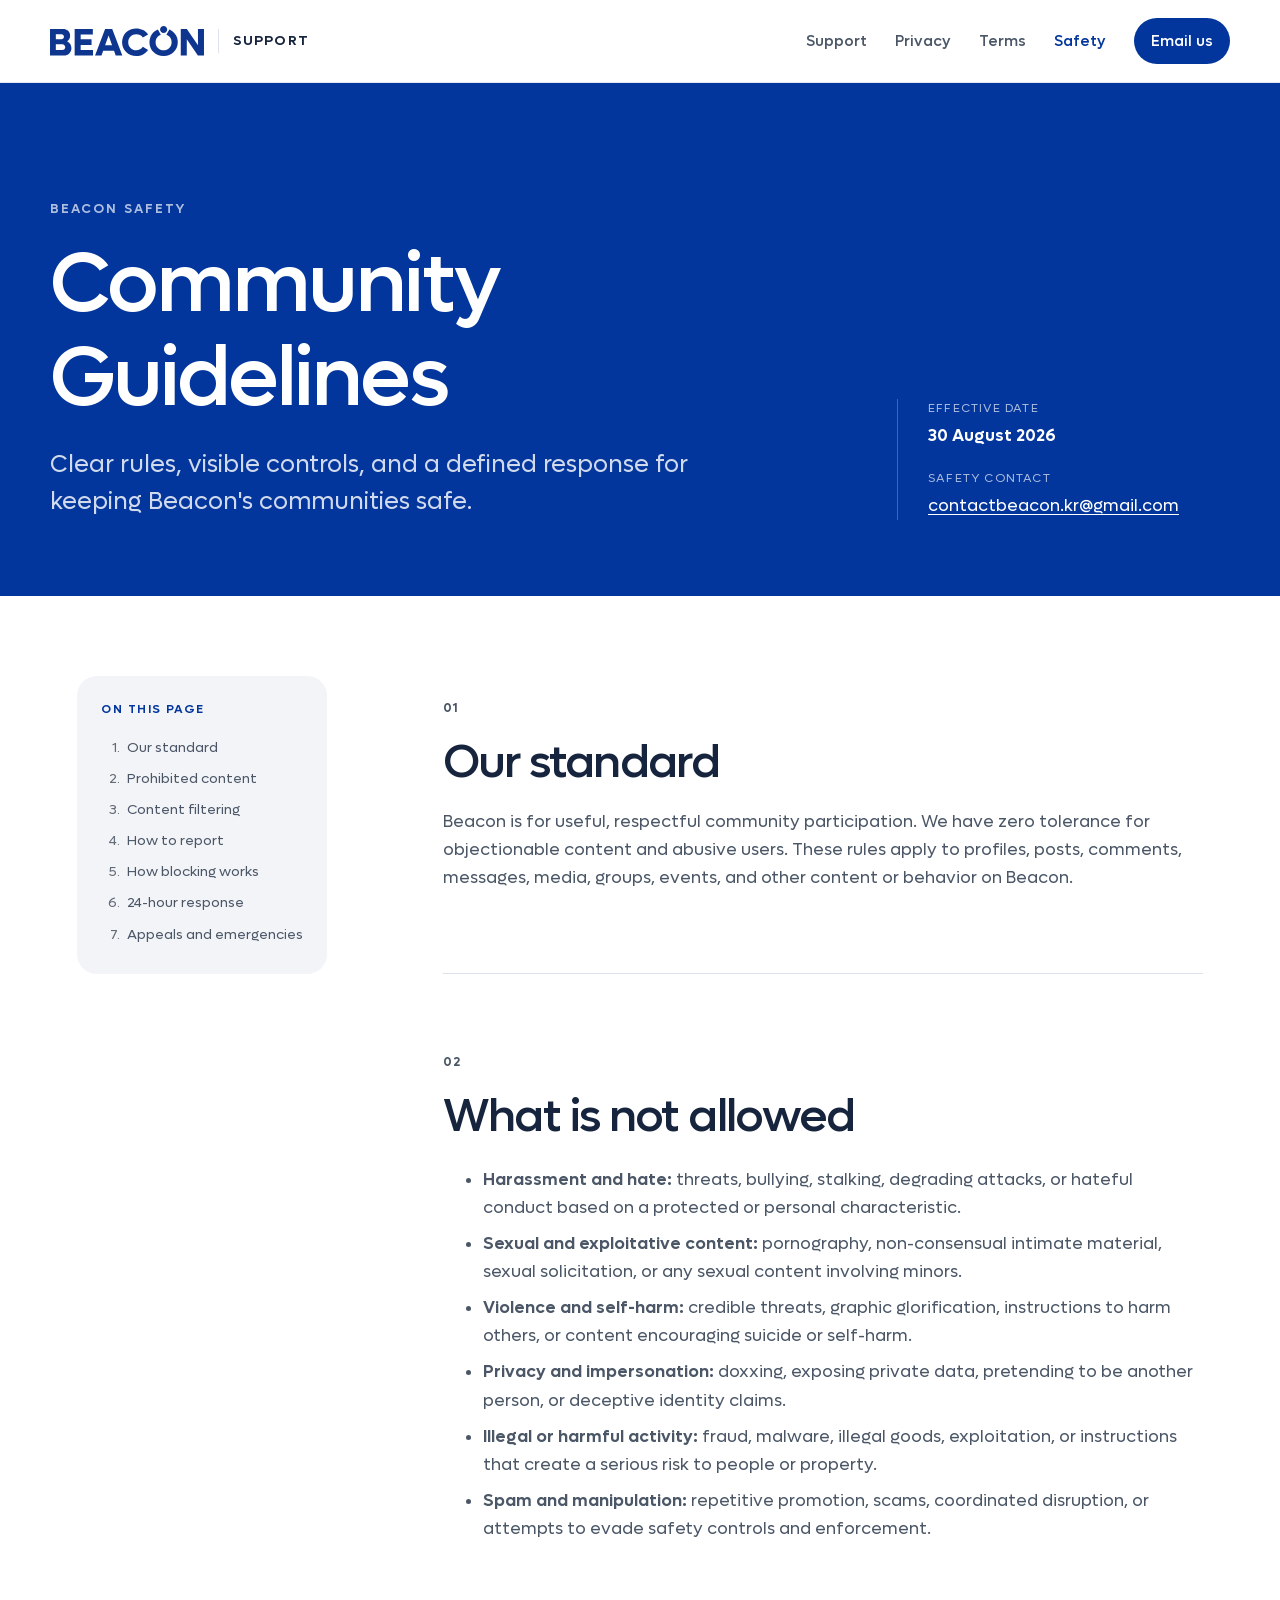
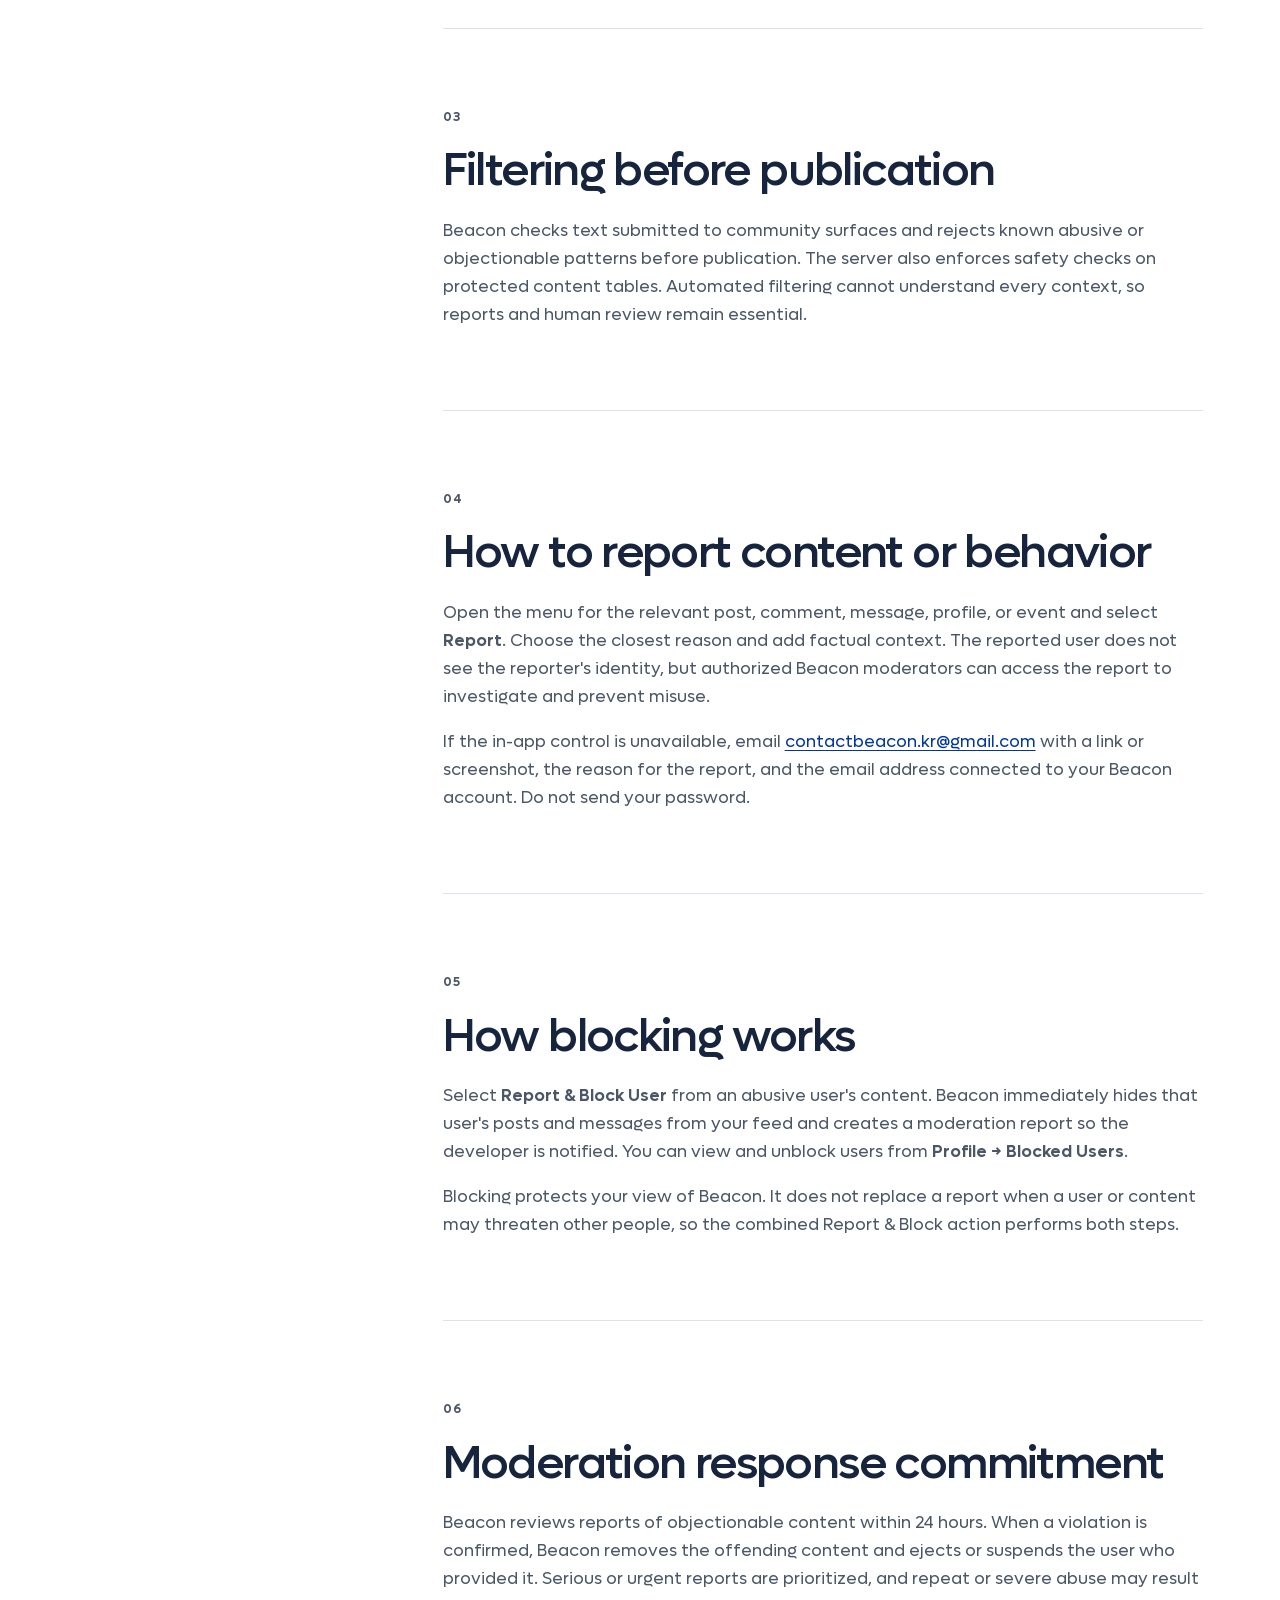
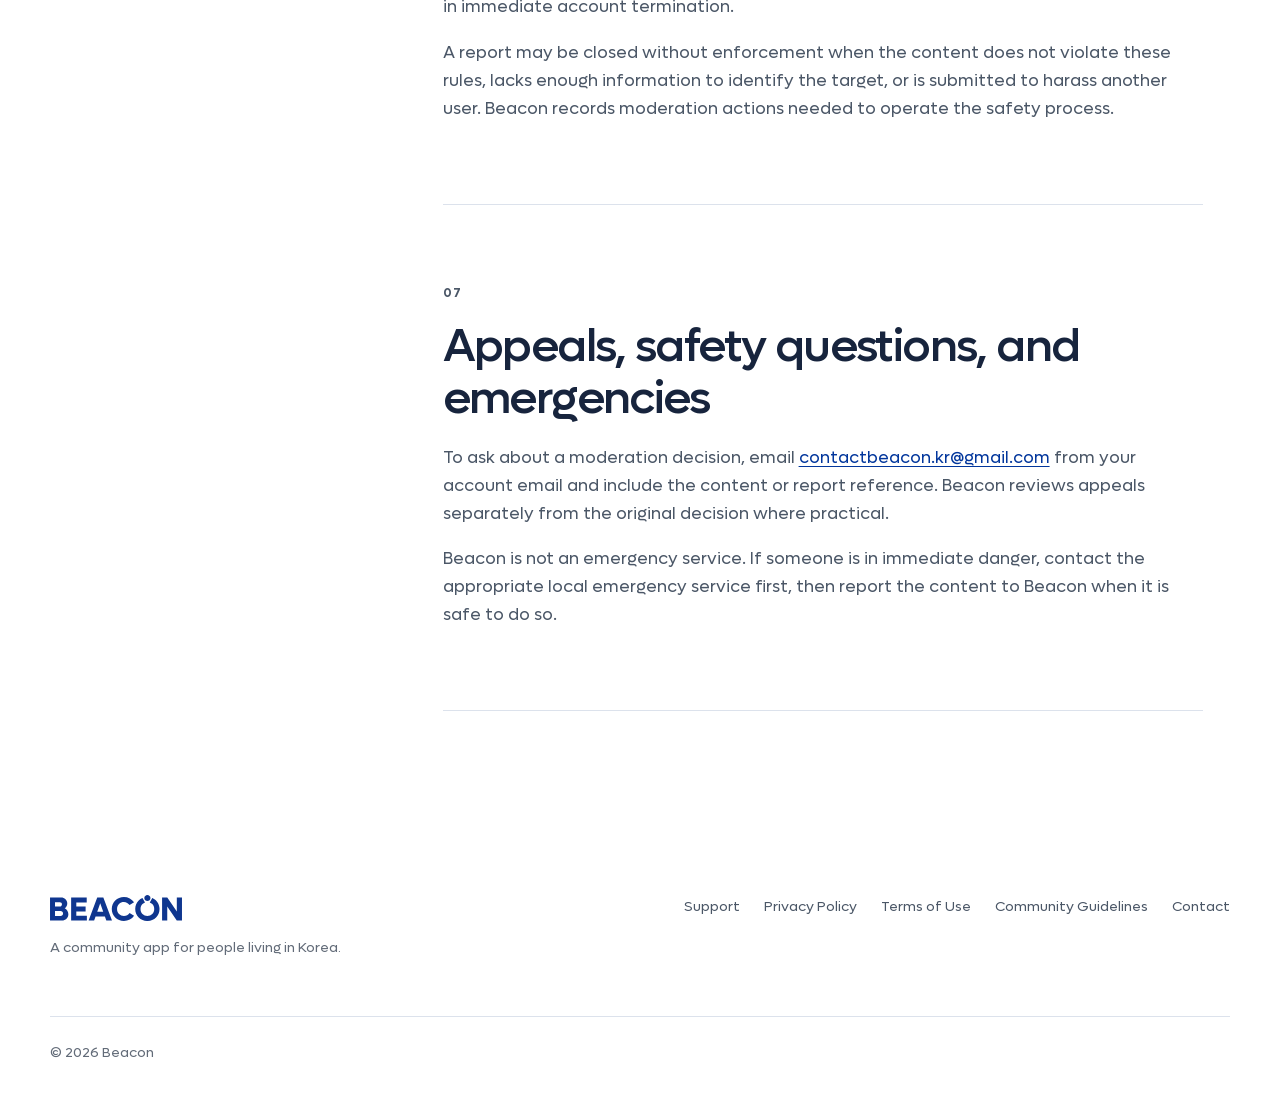
==== community-guidelines/index.html @ 81c3c746 "feat: publish App Store safety policies" ====
<!DOCTYPE html>
<html lang="en">
  <head>
    <meta charset="utf-8">
    <meta name="viewport" content="width=device-width, initial-scale=1">
    <meta
      name="description"
      content="Beacon Community Guidelines covering prohibited content, reporting, blocking, and moderation response."
    >
    <meta name="theme-color" content="#02369c">
    <link
      rel="canonical"
      href="https://ycm-you-can-manage.github.io/beacon-support/community-guidelines/"
    >
    <link rel="icon" type="image/png" href="../assets/favicon.png">
    <link rel="stylesheet" href="../styles.css">
    <title>Community Guidelines — Beacon</title>
  </head>
  <body>
    <a class="skip-link" href="#main-content">Skip to content</a>

    <header class="site-header">
      <div class="shell header-inner">
        <a class="brand" href="../" aria-label="Beacon Support home">
          <img src="../assets/blue_beacon.svg" alt="Beacon">
          <span>Support</span>
        </a>
        <nav aria-label="Main navigation">
          <a href="../">Support</a>
          <a href="../privacy/">Privacy</a>
          <a href="../terms/">Terms</a>
          <a aria-current="page" href="./">Safety</a>
          <a class="nav-contact" href="mailto:contactbeacon.kr@gmail.com"
            >Email us</a
          >
        </nav>
      </div>
    </header>

    <main id="main-content">
      <section class="policy-hero">
        <div class="shell policy-hero-grid">
          <div>
            <p class="eyebrow">Beacon Safety</p>
            <h1>Community Guidelines</h1>
            <p class="hero-lede">
              Clear rules, visible controls, and a defined response for keeping
              Beacon's communities safe.
            </p>
          </div>
          <div class="policy-meta">
            <span>Effective date</span>
            <strong>30 August 2026</strong>
            <span>Safety contact</span>
            <a href="mailto:contactbeacon.kr@gmail.com"
              >contactbeacon.kr@gmail.com</a
            >
          </div>
        </div>
      </section>

      <div class="shell policy-layout">
        <aside class="policy-nav" aria-label="Community guideline contents">
          <p>On this page</p>
          <ol>
            <li><a href="#standard">Our standard</a></li>
            <li><a href="#prohibited">Prohibited content</a></li>
            <li><a href="#filtering">Content filtering</a></li>
            <li><a href="#reporting">How to report</a></li>
            <li><a href="#blocking">How blocking works</a></li>
            <li><a href="#response">24-hour response</a></li>
            <li><a href="#appeals">Appeals and emergencies</a></li>
          </ol>
        </aside>

        <article class="policy-content">
          <section id="standard">
            <p class="policy-number">01</p>
            <h2>Our standard</h2>
            <p>
              Beacon is for useful, respectful community participation. We
              have zero tolerance for objectionable content and abusive users.
              These rules apply to profiles, posts, comments, messages, media,
              groups, events, and other content or behavior on Beacon.
            </p>
          </section>

          <section id="prohibited">
            <p class="policy-number">02</p>
            <h2>What is not allowed</h2>
            <ul>
              <li>
                <strong>Harassment and hate:</strong> threats, bullying,
                stalking, degrading attacks, or hateful conduct based on a
                protected or personal characteristic.
              </li>
              <li>
                <strong>Sexual and exploitative content:</strong> pornography,
                non-consensual intimate material, sexual solicitation, or any
                sexual content involving minors.
              </li>
              <li>
                <strong>Violence and self-harm:</strong> credible threats,
                graphic glorification, instructions to harm others, or content
                encouraging suicide or self-harm.
              </li>
              <li>
                <strong>Privacy and impersonation:</strong> doxxing, exposing
                private data, pretending to be another person, or deceptive
                identity claims.
              </li>
              <li>
                <strong>Illegal or harmful activity:</strong> fraud, malware,
                illegal goods, exploitation, or instructions that create a
                serious risk to people or property.
              </li>
              <li>
                <strong>Spam and manipulation:</strong> repetitive promotion,
                scams, coordinated disruption, or attempts to evade safety
                controls and enforcement.
              </li>
            </ul>
          </section>

          <section id="filtering">
            <p class="policy-number">03</p>
            <h2>Filtering before publication</h2>
            <p>
              Beacon checks text submitted to community surfaces and rejects
              known abusive or objectionable patterns before publication. The
              server also enforces safety checks on protected content tables.
              Automated filtering cannot understand every context, so reports
              and human review remain essential.
            </p>
          </section>

          <section id="reporting">
            <p class="policy-number">04</p>
            <h2>How to report content or behavior</h2>
            <p>
              Open the menu for the relevant post, comment, message, profile,
              or event and select <strong>Report</strong>. Choose the closest
              reason and add factual context. The reported user does not see
              the reporter's identity, but authorized Beacon moderators can
              access the report to investigate and prevent misuse.
            </p>
            <p>
              If the in-app control is unavailable, email
              <a href="mailto:contactbeacon.kr@gmail.com"
                >contactbeacon.kr@gmail.com</a
              > with a link or screenshot, the reason for the report, and the
              email address connected to your Beacon account. Do not send your
              password.
            </p>
          </section>

          <section id="blocking">
            <p class="policy-number">05</p>
            <h2>How blocking works</h2>
            <p>
              Select <strong>Report &amp; Block User</strong> from an abusive
              user's content. Beacon immediately hides that user's posts and
              messages from your feed and creates a moderation report so the
              developer is notified. You can view and unblock users from
              <strong>Profile → Blocked Users</strong>.
            </p>
            <p>
              Blocking protects your view of Beacon. It does not replace a
              report when a user or content may threaten other people, so the
              combined Report &amp; Block action performs both steps.
            </p>
          </section>

          <section id="response">
            <p class="policy-number">06</p>
            <h2>Moderation response commitment</h2>
            <p>
              Beacon reviews reports of objectionable content within 24 hours.
              When a violation is confirmed, Beacon removes the offending
              content and ejects or suspends the user who provided it. Serious
              or urgent reports are prioritized, and repeat or severe abuse may
              result in immediate account termination.
            </p>
            <p>
              A report may be closed without enforcement when the content does
              not violate these rules, lacks enough information to identify the
              target, or is submitted to harass another user. Beacon records
              moderation actions needed to operate the safety process.
            </p>
          </section>

          <section id="appeals">
            <p class="policy-number">07</p>
            <h2>Appeals, safety questions, and emergencies</h2>
            <p>
              To ask about a moderation decision, email
              <a href="mailto:contactbeacon.kr@gmail.com"
                >contactbeacon.kr@gmail.com</a
              > from your account email and include the content or report
              reference. Beacon reviews appeals separately from the original
              decision where practical.
            </p>
            <p>
              Beacon is not an emergency service. If someone is in immediate
              danger, contact the appropriate local emergency service first,
              then report the content to Beacon when it is safe to do so.
            </p>
          </section>
        </article>
      </div>
    </main>

    <footer class="site-footer">
      <div class="shell footer-inner">
        <div>
          <img src="../assets/blue_beacon.svg" alt="Beacon">
          <p>A community app for people living in Korea.</p>
        </div>
        <div class="footer-links">
          <a href="../">Support</a>
          <a href="../privacy/">Privacy Policy</a>
          <a href="../terms/">Terms of Use</a>
          <a href="./">Community Guidelines</a>
          <a href="mailto:contactbeacon.kr@gmail.com">Contact</a>
        </div>
        <p class="copyright">© <span data-current-year>2026</span> Beacon</p>
      </div>
    </footer>

    <script src="../script.js"></script>
  </body>
</html>
---- styles.css ----
@font-face {
  font-family: "Lufga";
  src: url("assets/fonts/LufgaRegular.ttf") format("truetype");
  font-weight: 400;
  font-style: normal;
  font-display: swap;
}

@font-face {
  font-family: "Lufga";
  src: url("assets/fonts/LufgaMedium.ttf") format("truetype");
  font-weight: 500;
  font-style: normal;
  font-display: swap;
}

@font-face {
  font-family: "Lufga";
  src: url("assets/fonts/LufgaSemiBold.ttf") format("truetype");
  font-weight: 600;
  font-style: normal;
  font-display: swap;
}

:root {
  --blue: #02369c;
  --blue-deep: #0f368f;
  --ink: #17243d;
  --slate: #4b5767;
  --muted: #626b78;
  --line: #dce2ec;
  --wash: #f3f4f8;
  --white: #ffffff;
  --shadow: 0 24px 70px rgba(15, 54, 143, 0.12);
  --radius-large: 28px;
  --radius-medium: 20px;
  --shell: 1180px;
}

* {
  box-sizing: border-box;
}

html {
  scroll-behavior: smooth;
}

body {
  margin: 0;
  color: var(--ink);
  background: var(--white);
  font-family: "Lufga", "Avenir Next", "Segoe UI", sans-serif;
  font-size: 17px;
  line-height: 1.65;
  -webkit-font-smoothing: antialiased;
}

img {
  display: block;
  max-width: 100%;
}

a {
  color: var(--blue);
  text-underline-offset: 0.18em;
}

a:hover {
  color: var(--blue-deep);
}

button,
a {
  -webkit-tap-highlight-color: transparent;
}

:focus-visible {
  outline: 3px solid rgba(2, 54, 156, 0.28);
  outline-offset: 4px;
  border-radius: 6px;
}

.skip-link {
  position: fixed;
  top: 12px;
  left: 12px;
  z-index: 100;
  padding: 10px 14px;
  color: var(--white);
  background: var(--blue);
  border-radius: 10px;
  transform: translateY(-160%);
}

.skip-link:focus {
  transform: translateY(0);
}

.shell {
  width: min(calc(100% - 48px), var(--shell));
  margin: 0 auto;
}

.site-header {
  position: sticky;
  top: 0;
  z-index: 20;
  background: rgba(255, 255, 255, 0.96);
  border-bottom: 1px solid rgba(220, 226, 236, 0.8);
  backdrop-filter: blur(16px);
}

.header-inner {
  min-height: 82px;
  display: flex;
  align-items: center;
  justify-content: space-between;
  gap: 32px;
}

.brand {
  display: inline-flex;
  align-items: center;
  gap: 14px;
  color: var(--ink);
  text-decoration: none;
  font-size: 14px;
  font-weight: 600;
  letter-spacing: 0.08em;
  text-transform: uppercase;
}

.brand img {
  width: 154px;
  height: auto;
}

.brand span {
  padding-left: 14px;
  border-left: 1px solid var(--line);
}

nav {
  display: flex;
  align-items: center;
  gap: 28px;
}

nav a {
  color: var(--slate);
  text-decoration: none;
  font-size: 15px;
  font-weight: 500;
}

nav a[aria-current="page"] {
  color: var(--blue);
}

nav .nav-contact {
  padding: 11px 17px;
  color: var(--white);
  background: var(--blue);
  border-radius: 999px;
}

nav .nav-contact:hover {
  color: var(--white);
  background: var(--blue-deep);
}

.hero {
  position: relative;
  overflow: hidden;
  padding: clamp(76px, 10vw, 136px) 0 96px;
}

.hero::after {
  content: "";
  position: absolute;
  width: 480px;
  height: 480px;
  right: -220px;
  top: -120px;
  border: 86px solid var(--wash);
  border-radius: 50%;
  z-index: -1;
}

.hero-grid {
  display: grid;
  grid-template-columns: minmax(0, 1.3fr) minmax(320px, 0.7fr);
  gap: clamp(48px, 8vw, 110px);
  align-items: center;
}

.eyebrow {
  margin: 0 0 18px;
  color: var(--blue);
  font-size: 13px;
  font-weight: 600;
  letter-spacing: 0.16em;
  text-transform: uppercase;
}

h1,
h2,
h3,
p {
  text-wrap: pretty;
}

h1,
h2,
h3 {
  margin-top: 0;
  letter-spacing: -0.035em;
  line-height: 1.12;
}

h1 {
  max-width: 760px;
  margin-bottom: 28px;
  font-size: clamp(48px, 7vw, 84px);
  font-weight: 500;
}

h2 {
  margin-bottom: 20px;
  font-size: clamp(34px, 4.2vw, 54px);
  font-weight: 500;
}

h3 {
  margin-bottom: 12px;
  font-size: 23px;
  font-weight: 500;
}

.hero-lede {
  max-width: 650px;
  margin: 0;
  color: var(--slate);
  font-size: clamp(19px, 2vw, 24px);
  line-height: 1.55;
}

.hero-actions {
  display: flex;
  flex-wrap: wrap;
  gap: 14px;
  margin-top: 38px;
}

.button {
  min-height: 52px;
  display: inline-flex;
  align-items: center;
  justify-content: center;
  padding: 13px 22px;
  border: 1px solid transparent;
  border-radius: 999px;
  text-decoration: none;
  font-weight: 600;
  transition:
    transform 160ms ease,
    background-color 160ms ease,
    border-color 160ms ease;
}

.button:hover {
  transform: translateY(-2px);
}

.button-primary {
  color: var(--white);
  background: var(--blue);
}

.button-primary:hover {
  color: var(--white);
  background: var(--blue-deep);
}

.button-secondary {
  color: var(--blue);
  background: var(--white);
  border-color: var(--line);
}

.button-secondary:hover {
  border-color: var(--blue);
}

.button-light {
  color: var(--blue);
  background: var(--white);
}

.button-light:hover {
  color: var(--blue-deep);
}

.contact-panel {
  padding: clamp(30px, 4vw, 44px);
  color: var(--white);
  background: var(--blue);
  border-radius: var(--radius-large);
  box-shadow: var(--shadow);
}

.contact-panel h2 {
  font-size: clamp(32px, 4vw, 46px);
}

.contact-panel p {
  color: rgba(255, 255, 255, 0.8);
}

.panel-index {
  margin: 0 0 70px;
  font-size: 12px;
  font-weight: 600;
  letter-spacing: 0.14em;
  text-transform: uppercase;
}

.contact-address {
  display: grid;
  gap: 4px;
  margin-top: 38px;
  padding-top: 22px;
  border-top: 1px solid rgba(255, 255, 255, 0.24);
}

.contact-address span {
  color: rgba(255, 255, 255, 0.68);
  font-size: 13px;
}

.contact-address a {
  color: var(--white);
  font-weight: 600;
  overflow-wrap: anywhere;
}

.section {
  padding: clamp(82px, 11vw, 132px) 0;
}

.section-tint {
  background: var(--wash);
}

.section-heading {
  max-width: 720px;
  margin-bottom: 48px;
}

.section-heading > p:last-child {
  color: var(--slate);
}

.topic-grid {
  display: grid;
  grid-template-columns: repeat(4, 1fr);
  border-top: 1px solid var(--line);
  border-bottom: 1px solid var(--line);
}

.topic-card {
  min-height: 290px;
  padding: 30px 26px;
  border-right: 1px solid var(--line);
}

.topic-card:last-child {
  border-right: 0;
}

.topic-number,
.policy-number {
  display: block;
  margin-bottom: 74px;
  color: var(--blue);
  font-size: 13px;
  font-weight: 600;
  letter-spacing: 0.12em;
}

.topic-card p {
  margin-bottom: 0;
  color: var(--slate);
  font-size: 15px;
}

.faq-layout {
  display: grid;
  grid-template-columns: 0.75fr 1.25fr;
  gap: clamp(60px, 9vw, 130px);
  align-items: start;
}

.sticky-heading {
  position: sticky;
  top: 128px;
}

.faq-list {
  border-top: 1px solid #cfd6e3;
}

details {
  border-bottom: 1px solid #cfd6e3;
}

summary {
  position: relative;
  padding: 26px 52px 26px 0;
  cursor: pointer;
  list-style: none;
  font-size: 19px;
  font-weight: 500;
}

summary::-webkit-details-marker {
  display: none;
}

summary::after {
  content: "+";
  position: absolute;
  right: 6px;
  top: 24px;
  color: var(--blue);
  font-size: 25px;
  font-weight: 400;
}

details[open] summary::after {
  content: "–";
}

details p {
  margin: -6px 52px 28px 0;
  color: var(--slate);
}

.account-section {
  padding-bottom: 44px;
}

.account-card {
  display: grid;
  grid-template-columns: 1fr 1fr;
  gap: 90px;
  padding: clamp(34px, 6vw, 72px);
  border: 1px solid var(--line);
  border-radius: var(--radius-large);
}

.account-card h2 {
  font-size: clamp(34px, 4.5vw, 56px);
}

.account-steps ol {
  margin: 0 0 24px;
  padding-left: 24px;
}

.account-steps li {
  padding: 5px 0 5px 8px;
}

.account-steps p {
  color: var(--slate);
}

.closing-section {
  padding-top: 44px;
}

.closing-card {
  padding: clamp(48px, 8vw, 92px);
  color: var(--white);
  text-align: center;
  background: var(--blue-deep);
  border-radius: var(--radius-large);
}

.closing-card .eyebrow {
  color: rgba(255, 255, 255, 0.68);
}

.closing-card h2 {
  max-width: 760px;
  margin-right: auto;
  margin-left: auto;
}

.site-footer {
  padding: 64px 0 42px;
}

.footer-inner {
  display: grid;
  grid-template-columns: 1fr auto;
  gap: 42px;
  align-items: start;
}

.footer-inner img {
  width: 132px;
}

.footer-inner p {
  margin: 15px 0 0;
  color: var(--muted);
  font-size: 14px;
}

.footer-links {
  display: flex;
  gap: 24px;
}

.footer-links a {
  color: var(--slate);
  text-decoration: none;
  font-size: 14px;
}

.copyright {
  grid-column: 1 / -1;
  padding-top: 24px;
  border-top: 1px solid var(--line);
}

.policy-hero {
  padding: clamp(72px, 9vw, 118px) 0 76px;
  color: var(--white);
  background: var(--blue);
}

.policy-hero .eyebrow {
  color: rgba(255, 255, 255, 0.68);
}

.policy-hero h1 {
  margin-bottom: 20px;
}

.policy-hero .hero-lede {
  color: rgba(255, 255, 255, 0.82);
}

.policy-hero-grid {
  display: grid;
  grid-template-columns: 1.4fr 0.6fr;
  gap: 70px;
  align-items: end;
}

.policy-meta {
  display: grid;
  gap: 3px;
  padding-left: 30px;
  border-left: 1px solid rgba(255, 255, 255, 0.24);
}

.policy-meta span {
  margin-top: 16px;
  color: rgba(255, 255, 255, 0.66);
  font-size: 12px;
  letter-spacing: 0.1em;
  text-transform: uppercase;
}

.policy-meta span:first-child {
  margin-top: 0;
}

.policy-meta a {
  color: var(--white);
  overflow-wrap: anywhere;
}

.policy-layout {
  display: grid;
  grid-template-columns: 250px minmax(0, 760px);
  gap: clamp(60px, 9vw, 130px);
  justify-content: center;
  padding-top: 80px;
  padding-bottom: 120px;
}

.policy-nav {
  position: sticky;
  top: 122px;
  align-self: start;
  padding: 24px;
  background: var(--wash);
  border-radius: var(--radius-medium);
}

.policy-nav > p {
  margin: 0 0 12px;
  color: var(--blue);
  font-size: 12px;
  font-weight: 600;
  letter-spacing: 0.12em;
  text-transform: uppercase;
}

.policy-nav ol {
  margin: 0;
  padding-left: 22px;
}

.policy-nav li {
  padding: 4px 0 4px 4px;
  color: var(--muted);
  font-size: 14px;
}

.policy-nav a {
  color: var(--slate);
  text-decoration: none;
}

.policy-content section {
  padding: 8px 0 64px;
  scroll-margin-top: 112px;
  border-bottom: 1px solid var(--line);
}

.policy-content section + section {
  padding-top: 64px;
}

.policy-content .policy-number {
  margin-bottom: 18px;
}

.policy-content h2 {
  font-size: clamp(32px, 4vw, 46px);
}

.policy-content h3 {
  margin-top: 32px;
  font-size: 20px;
  letter-spacing: -0.02em;
}

.policy-content p,
.policy-content li {
  color: var(--slate);
}

.policy-content li {
  padding: 4px 0;
}

.policy-contact {
  display: grid;
  gap: 4px;
  padding: 26px;
  background: var(--wash);
  border-radius: var(--radius-medium);
}

@media (max-width: 900px) {
  .hero-grid,
  .faq-layout,
  .account-card,
  .policy-hero-grid,
  .policy-layout {
    grid-template-columns: 1fr;
  }

  .topic-grid {
    grid-template-columns: repeat(2, 1fr);
  }

  .topic-card:nth-child(2) {
    border-right: 0;
  }

  .topic-card:nth-child(-n + 2) {
    border-bottom: 1px solid var(--line);
  }

  .sticky-heading,
  .policy-nav {
    position: static;
  }

  .policy-nav ol {
    columns: 2;
  }

  .policy-meta {
    padding-left: 0;
    border-left: 0;
  }
}

@media (max-width: 640px) {
  body {
    font-size: 16px;
  }

  .shell {
    width: min(calc(100% - 32px), var(--shell));
  }

  .header-inner {
    min-height: 72px;
  }

  .brand img {
    width: 124px;
  }

  .brand span {
    display: none;
  }

  nav {
    gap: 16px;
  }

  nav a:not(.nav-contact) {
    display: none;
  }

  nav .nav-contact {
    padding: 9px 14px;
    font-size: 14px;
  }

  .hero {
    padding-top: 64px;
  }

  h1 {
    font-size: clamp(44px, 15vw, 62px);
  }

  .hero-actions {
    display: grid;
  }

  .button {
    width: 100%;
  }

  .panel-index {
    margin-bottom: 44px;
  }

  .topic-grid {
    grid-template-columns: 1fr;
  }

  .topic-card {
    min-height: 0;
    border-right: 0;
    border-bottom: 1px solid var(--line);
  }

  .topic-card:last-child {
    border-bottom: 0;
  }

  .topic-number {
    margin-bottom: 42px;
  }

  .faq-layout {
    gap: 24px;
  }

  .account-card {
    gap: 28px;
    padding: 32px 24px;
  }

  .closing-card {
    padding: 48px 24px;
  }

  .footer-inner {
    grid-template-columns: 1fr;
  }

  .footer-links {
    flex-wrap: wrap;
  }

  .policy-layout {
    padding-top: 44px;
    padding-bottom: 80px;
  }

  .policy-nav ol {
    columns: 1;
  }
}

@media (prefers-reduced-motion: reduce) {
  html {
    scroll-behavior: auto;
  }

  .button {
    transition: none;
  }
}
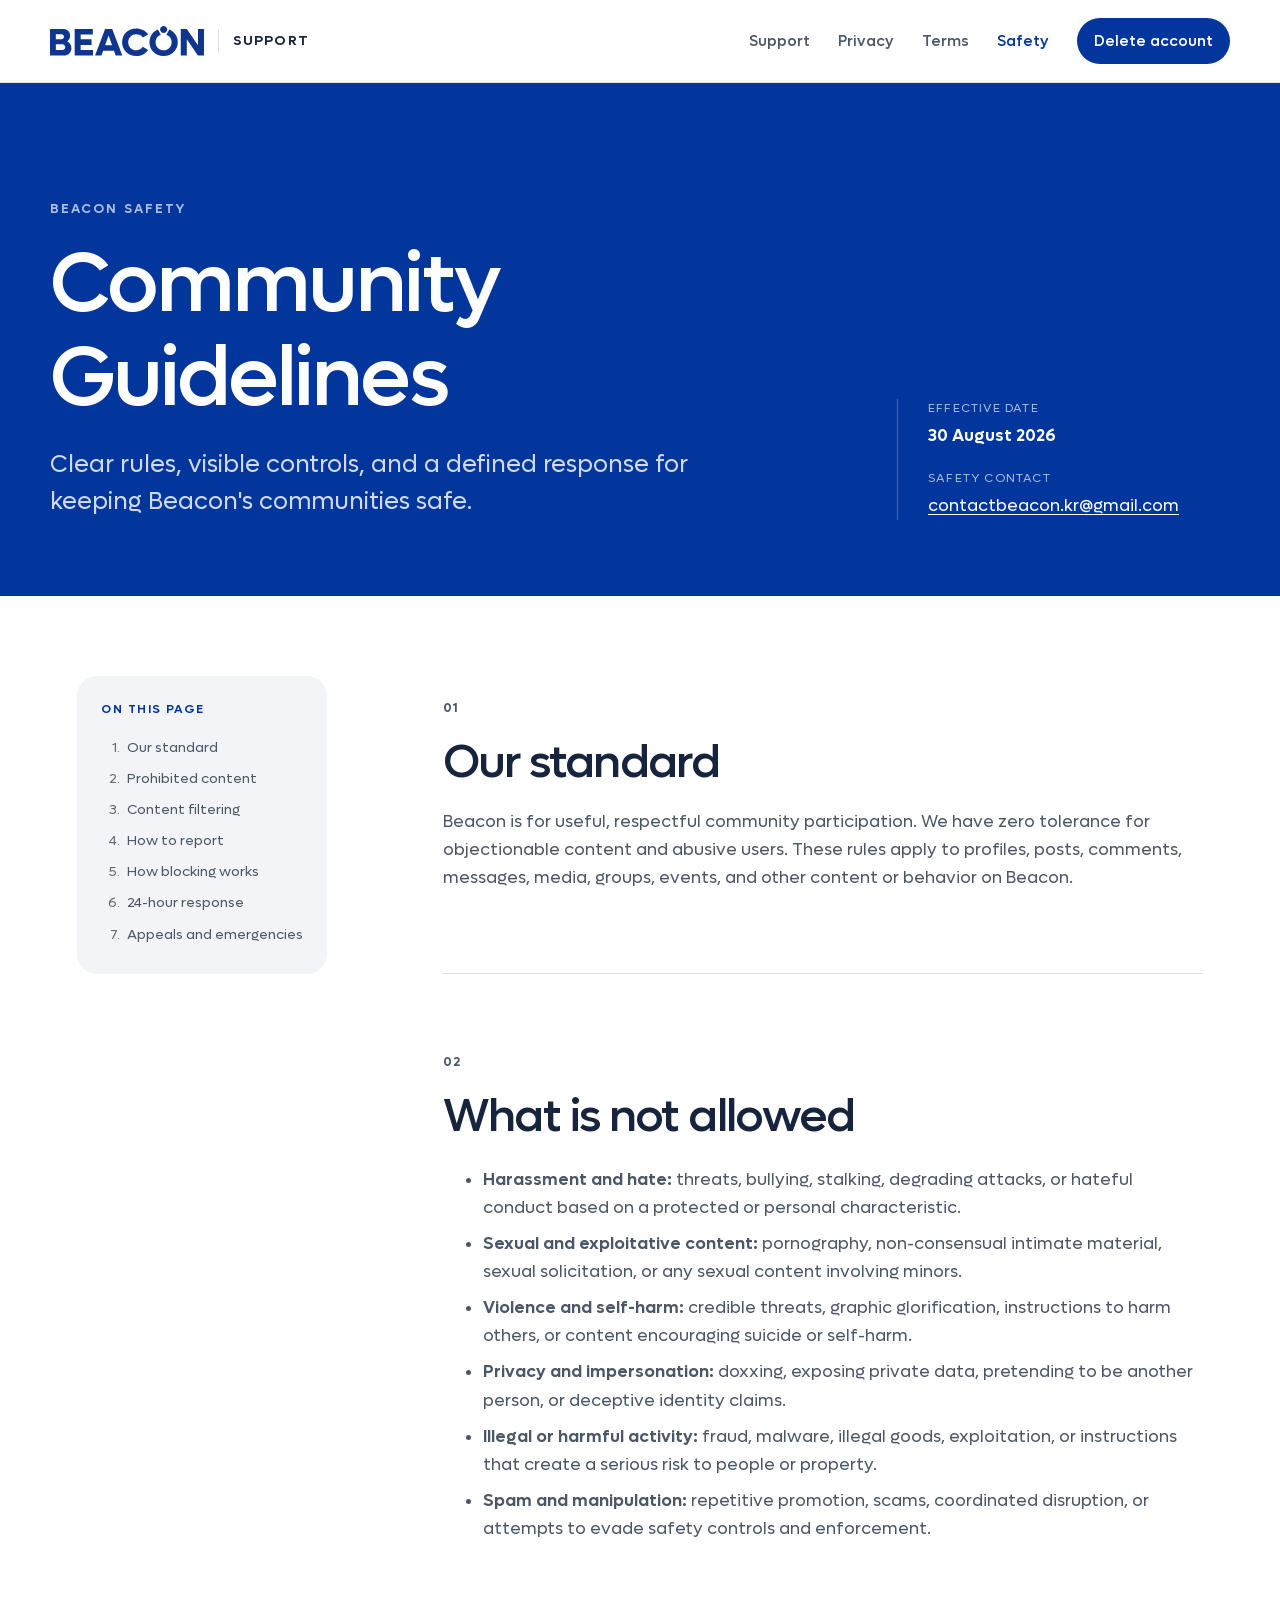
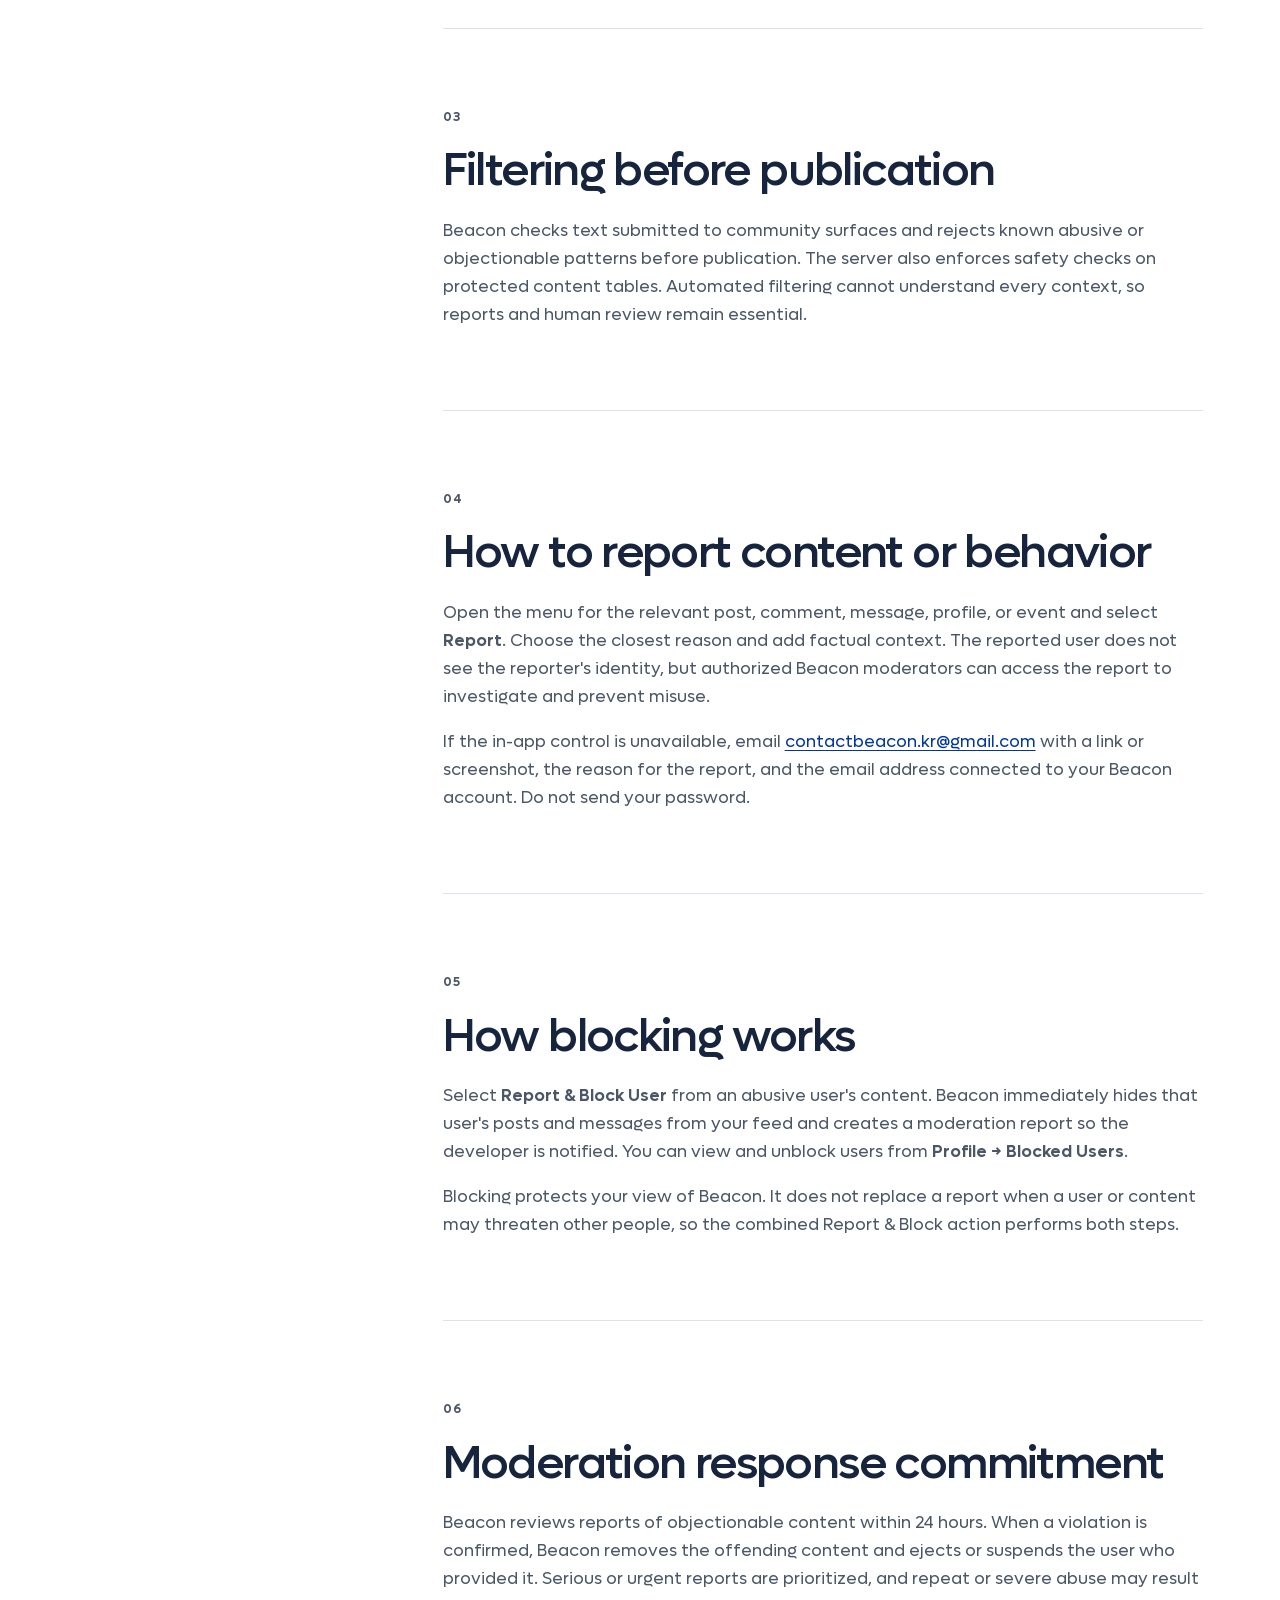
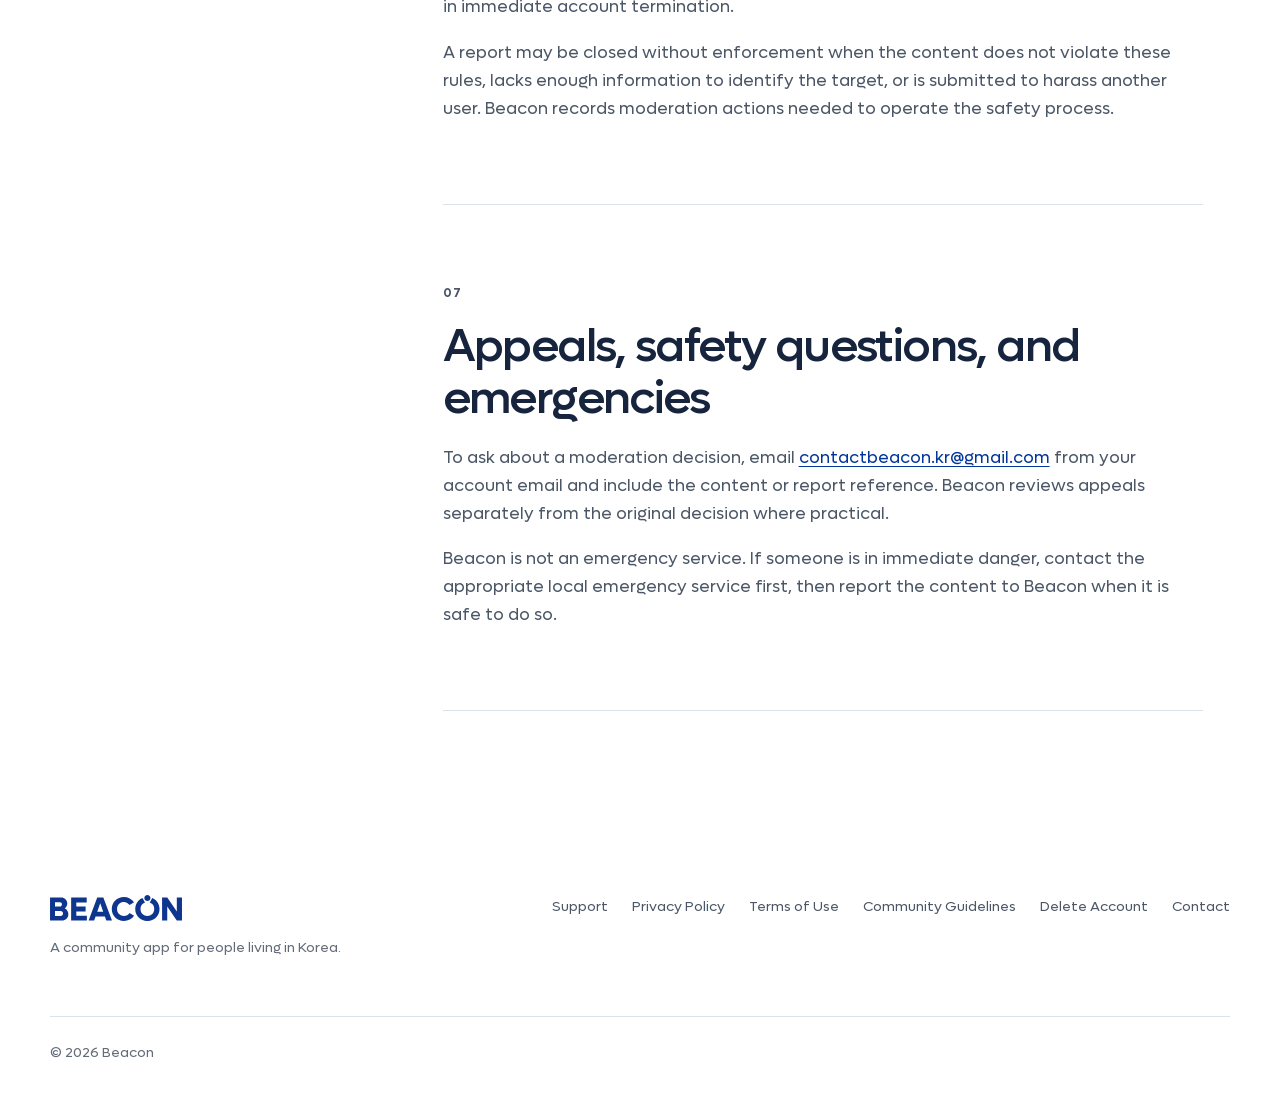
==== commit 88667c1d: "feat: add secure self-service account deletion" ====
--- a/community-guidelines/index.html
+++ b/community-guidelines/index.html
@@ -30,8 +30,8 @@
           <a href="../privacy/">Privacy</a>
           <a href="../terms/">Terms</a>
           <a aria-current="page" href="./">Safety</a>
-          <a class="nav-contact" href="mailto:contactbeacon.kr@gmail.com"
-            >Email us</a
+          <a class="nav-contact" href="../delete-account/"
+            >Delete account</a
           >
         </nav>
       </div>
@@ -221,6 +221,7 @@
           <a href="../privacy/">Privacy Policy</a>
           <a href="../terms/">Terms of Use</a>
           <a href="./">Community Guidelines</a>
+          <a href="../delete-account/">Delete Account</a>
           <a href="mailto:contactbeacon.kr@gmail.com">Contact</a>
         </div>
         <p class="copyright">© <span data-current-year>2026</span> Beacon</p>
--- a/styles.css
+++ b/styles.css
@@ -817,3 +817,291 @@
     transition: none;
   }
 }
+
+.delete-hero h1 {
+  max-width: 820px;
+}
+
+.delete-section {
+  background:
+    linear-gradient(180deg, var(--white) 0 56%, var(--wash) 56% 100%);
+}
+
+.delete-layout {
+  display: grid;
+  grid-template-columns: minmax(0, 0.82fr) minmax(420px, 1.18fr);
+  gap: clamp(48px, 8vw, 108px);
+  align-items: start;
+}
+
+.delete-guidance {
+  padding-top: 28px;
+}
+
+.delete-guidance h2 {
+  font-size: clamp(36px, 4.6vw, 56px);
+}
+
+.delete-guidance > p:not(.eyebrow) {
+  color: var(--slate);
+}
+
+.verification-steps {
+  display: grid;
+  gap: 24px;
+  margin: 42px 0;
+  padding: 0;
+  list-style: none;
+  counter-reset: verification-step;
+}
+
+.verification-steps li {
+  position: relative;
+  min-height: 48px;
+  padding-left: 68px;
+  color: var(--slate);
+  counter-increment: verification-step;
+}
+
+.verification-steps li::before {
+  content: "0" counter(verification-step);
+  position: absolute;
+  top: 0;
+  left: 0;
+  display: grid;
+  width: 46px;
+  height: 46px;
+  place-items: center;
+  color: var(--blue);
+  background: var(--wash);
+  border: 1px solid var(--line);
+  border-radius: 50%;
+  font-size: 12px;
+  font-weight: 600;
+  letter-spacing: 0.08em;
+}
+
+.verification-steps strong {
+  display: block;
+  color: var(--ink);
+}
+
+.data-note {
+  padding: 24px;
+  background: var(--wash);
+  border: 1px solid var(--line);
+  border-radius: var(--radius-medium);
+}
+
+.data-note p {
+  margin: 8px 0 0;
+  color: var(--slate);
+  font-size: 15px;
+}
+
+.delete-form-card {
+  padding: clamp(30px, 5vw, 52px);
+  background: var(--white);
+  border: 1px solid var(--line);
+  border-radius: var(--radius-large);
+  box-shadow: var(--shadow);
+}
+
+.delete-form-card .panel-index {
+  margin-bottom: 36px;
+  color: var(--blue);
+}
+
+.delete-form-card h2 {
+  font-size: clamp(34px, 4vw, 48px);
+}
+
+.delete-form-card > div > p:last-child {
+  color: var(--slate);
+}
+
+#delete-account-form {
+  display: grid;
+  gap: 22px;
+  margin-top: 36px;
+}
+
+.form-field {
+  display: grid;
+  gap: 8px;
+}
+
+.form-field label {
+  color: var(--ink);
+  font-size: 14px;
+  font-weight: 600;
+}
+
+.form-field input {
+  width: 100%;
+  min-height: 54px;
+  padding: 13px 16px;
+  color: var(--ink);
+  background: #f8f9fc;
+  border: 1px solid var(--line);
+  border-radius: 14px;
+  font: inherit;
+  font-size: 16px;
+  transition:
+    border-color 160ms ease,
+    box-shadow 160ms ease,
+    background-color 160ms ease;
+}
+
+.form-field input:hover {
+  border-color: #bcc6d6;
+}
+
+.form-field input:focus {
+  background: var(--white);
+  border-color: var(--blue);
+  box-shadow: 0 0 0 4px rgba(2, 54, 156, 0.1);
+  outline: none;
+}
+
+.confirmation-check {
+  display: grid;
+  grid-template-columns: 22px 1fr;
+  gap: 12px;
+  align-items: start;
+  color: var(--slate);
+  cursor: pointer;
+  font-size: 15px;
+}
+
+.confirmation-check input {
+  width: 20px;
+  height: 20px;
+  margin: 3px 0 0;
+  accent-color: var(--blue);
+}
+
+.form-security-note {
+  margin: 0;
+  padding: 16px 18px;
+  color: var(--slate);
+  background: var(--wash);
+  border-radius: 14px;
+  font-size: 13px;
+}
+
+.form-status {
+  padding: 15px 17px;
+  color: #7d1f24;
+  background: #fff3f4;
+  border: 1px solid #efc7ca;
+  border-radius: 14px;
+  font-size: 14px;
+}
+
+.form-status[data-type="info"] {
+  color: var(--blue-deep);
+  background: #f0f5ff;
+  border-color: #c8d6f2;
+}
+
+.delete-button {
+  min-height: 56px;
+  padding: 14px 22px;
+  color: var(--white);
+  background: #a82d32;
+  border: 0;
+  border-radius: 999px;
+  cursor: pointer;
+  font: inherit;
+  font-weight: 600;
+  transition:
+    transform 160ms ease,
+    background-color 160ms ease,
+    opacity 160ms ease;
+}
+
+.delete-button:hover:not(:disabled) {
+  background: #7d1f24;
+  transform: translateY(-2px);
+}
+
+.delete-button:disabled {
+  cursor: wait;
+  opacity: 0.62;
+}
+
+.delete-success {
+  padding: 42px 0 12px;
+  text-align: center;
+}
+
+.success-mark {
+  display: grid;
+  width: 62px;
+  height: 62px;
+  margin: 0 auto 24px;
+  place-items: center;
+  color: var(--white);
+  background: var(--blue);
+  border-radius: 50%;
+  font-size: 30px;
+}
+
+.delete-success h2 {
+  margin-bottom: 14px;
+}
+
+.delete-success p {
+  margin-bottom: 28px;
+  color: var(--slate);
+}
+
+.deletion-help {
+  display: grid;
+  grid-template-columns: 1fr 1fr;
+  gap: clamp(42px, 8vw, 96px);
+  align-items: center;
+}
+
+.deletion-help h2 {
+  margin-bottom: 0;
+}
+
+.deletion-help > p {
+  margin: 0;
+  color: var(--slate);
+}
+
+@media (max-width: 900px) {
+  .delete-layout,
+  .deletion-help {
+    grid-template-columns: 1fr;
+  }
+
+  .delete-guidance {
+    padding-top: 0;
+  }
+}
+
+@media (max-width: 640px) {
+  .delete-section {
+    background: var(--white);
+  }
+
+  .delete-form-card {
+    padding: 28px 22px;
+    box-shadow: 0 16px 40px rgba(15, 54, 143, 0.1);
+  }
+
+  .verification-steps li {
+    padding-left: 60px;
+  }
+}
+
+@media (prefers-reduced-motion: reduce) {
+  .form-field input,
+  .delete-button {
+    transition: none;
+  }
+}
